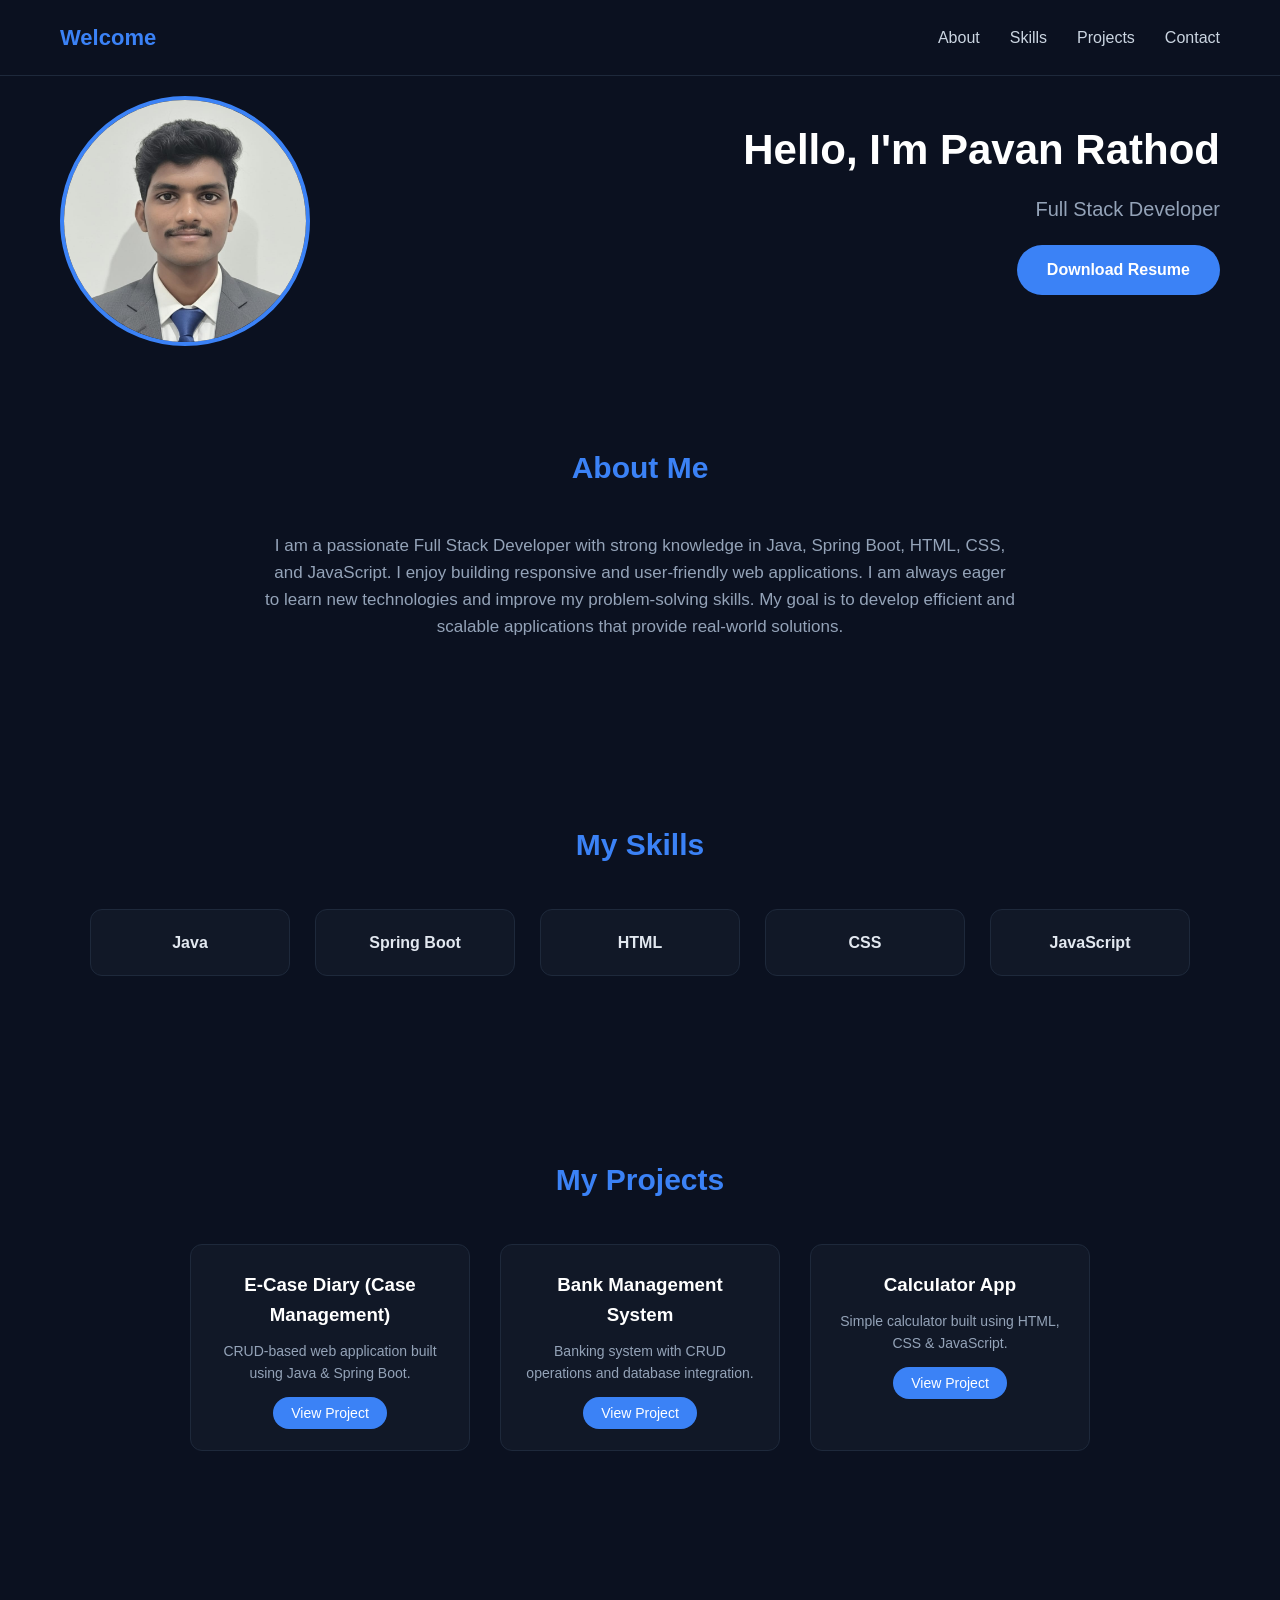
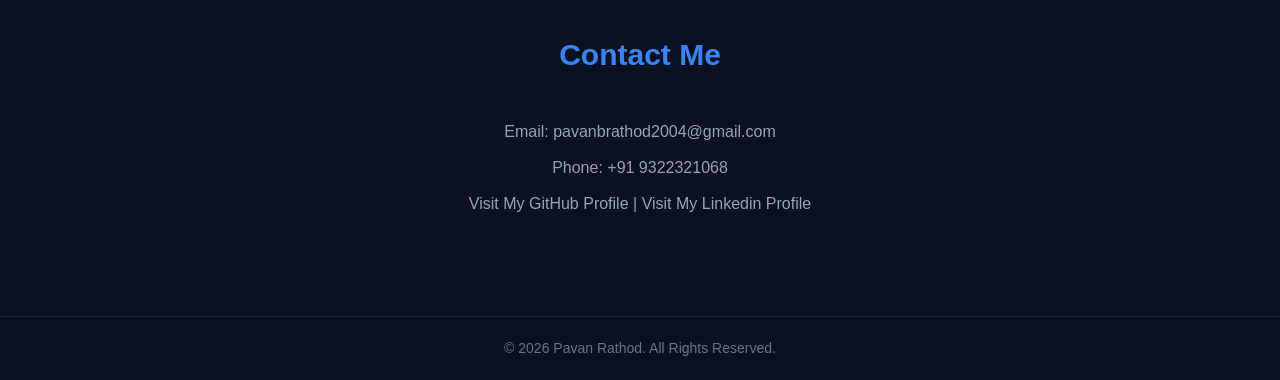
==== index.html @ f37f6400 "Link add" ====
<!DOCTYPE html>
<html lang="en">

<head>
    <meta charset="UTF-8">
    <meta name="viewport" content="width=device-width, initial-scale=1.0">
    <title>Pavan Rathod | Portfolio</title>
    <link rel="stylesheet" href="CSS/style.css">
</head>

<body>

    <!-- ===== NAVBAR ===== -->
    <header>
        <nav class="navbar">
            <h2 class="logo">Welcome</h2>
            <ul class="nav-link">
                <li><a href="#about">About</a></li>
                <li><a href="#skill">Skills</a></li>
                <li><a href="#project">Projects</a></li>
                <li><a href="#contact">Contact</a></li>
            </ul>
        </nav>
    </header>

    <!-- ===== HERO SECTION ===== -->
    <section class="Name">
        <div class="hero-container">

            <!-- Left Photo -->
            <div class="hero-image">
                <img src="Image/myPhoto.jpeg" alt="Pavan Rathod Photo">
            </div>

            <!-- Top-Right Text -->
            <div class="hero-content">
                <h1>Hello, I'm Pavan Rathod</h1>
                <p>Full Stack Developer</p>
                <a href="Resume/Pavan_Baban_Rathod_Software_Engineer.pdf" class="btn" download>Download Resume</a>
            </div>

        </div>
    </section>

    <!-- ===== ABOUT SECTION ===== -->
    <section id="about" class="section">
        <h2>About Me</h2>
        <p>
            I am a passionate Full Stack Developer with strong knowledge in Java, Spring Boot, HTML, CSS, and JavaScript. I enjoy building responsive and user-friendly web applications. I am always eager to learn new technologies and improve my problem-solving skills.
            My goal is to develop efficient and scalable applications that provide real-world solutions.
        </p>
    </section>

    <!-- ===== SKILLS SECTION ===== -->
    <section id="skill" class="section">
        <h2>My Skills</h2>
        <div class="skill-container">
            <div class="skill-card" onclick="showskill('java')">Java</div>
            <div class="skill-card" onclick="showskill('spring')">Spring Boot</div>
            <div class="skill-card" onclick="showskill('html')">HTML</div>
            <div class="skill-card" onclick="showskill('css')">CSS</div>
            <div class="skill-card" onclick="showskill('js') ">JavaScript</div>
        </div>
    </section>
    <section>

        <div id="skill-details" class="skill-details"></div>
    </section>

    <!-- ===== PROJECT SECTION ===== -->
    <section id="project" class="section ">
        <h2>My Projects</h2>
        <div class="project-container ">

            <div class="project-card ">
                <h3>E-Case Diary (Case Management)</h3>
                <p>CRUD-based web application built using Java & Spring Boot.</p>
                <a href="# " class="btn-small ">View Project</a>
            </div>

            <div class="project-card ">
                <h3>Bank Management System</h3>
                <p>Banking system with CRUD operations and database integration.</p>
                <a href="# " class="btn-small ">View Project</a>
            </div>

            <div class="project-card ">
                <h3>Calculator App</h3>
                <p>Simple calculator built using HTML, CSS & JavaScript.</p>
                <a href="# " class="btn-small ">View Project</a>
            </div>

        </div>
    </section>

    <!-- ===== CONTACT SECTION ===== -->
    <section id="contact" class="section ">
        <h2>Contact Me</h2>
        <p>Email: pavanbrathod2004@gmail.com</p>
        <p>Phone: +91 9322321068</p>
        <p>
            <span>
                <a class="links" href="https://github.com/pavanrathod2004" target="_blank">Visit My GitHub Profile</a>
           </span>|
            <span>
                <a class="links" href="https://www.linkedin.com/in/pavanbrathod" target="_blank">Visit My Linkedin Profile </a>
           </span>
        </p>
    </section>

    <!-- ===== FOOTER ===== -->
    <footer>
        <p>© 2026 Pavan Rathod. All Rights Reserved.</p>
    </footer>

    <script src="JS/script.js"></script>
</body>

</html>
---- CSS/style.css ----
/* 
   GLOBAL STYLES
*/

* {
    margin: 0;
    padding: 0;
    box-sizing: border-box;
    font-family: 'Segoe UI', sans-serif;
}

html {
    scroll-behavior: smooth;
}

body {
    background-color: #0B1120;
    color: #E2E8F0;
    line-height: 1.6;
}


/*
   NAVBAR
*/

.navbar {
    display: flex;
    justify-content: space-between;
    align-items: center;
    padding: 20px 60px;
    background-color: #0B1120;
    border-bottom: 1px solid #1E293B;
    position: sticky;
    top: 0;
    z-index: 1000;
}

.logo {
    font-size: 22px;
    font-weight: bold;
    color: #3B82F6;
}

.nav-link {
    list-style: none;
    display: flex;
    gap: 30px;
}

.nav-link a {
    text-decoration: none;
    color: #CBD5E1;
    font-weight: 500;
    position: relative;
    transition: 0.3s ease;
}

.nav-link a::after {
    content: "";
    position: absolute;
    left: 0;
    bottom: -6px;
    width: 0%;
    height: 2px;
    background-color: #3B82F6;
    transition: 0.3s ease;
}

.nav-link a:hover::after {
    width: 100%;
}

.nav-link a:hover {
    color: #3B82F6;
}


/* 
   HERO SECTION
 */

.Name {
    height: auto;
    padding: 20px 60px 0;
    display: flex;
    align-items: flex-start;
    background-color: #0B1120;
}

.hero-container {
    display: flex;
    width: 100%;
    justify-content: space-between;
    align-items: flex-start;
    gap: 40px;
    flex-wrap: wrap;
}

.hero-image {
    flex: 0 0 300px;
}

.hero-image img {
    width: 250px;
    height: 250px;
    object-fit: cover;
    border-radius: 50%;
    border: 4px solid #3B82F6;
    transition: 0.4s ease;
}

.hero-image img:hover {
    transform: scale(1.05);
}

.hero-content {
    flex: 1;
    display: flex;
    flex-direction: column;
    justify-content: flex-start;
    align-items: flex-end;
    text-align: right;
    padding-top: 20px;
    max-width: 600px;
}

.hero-content h1 {
    font-size: 42px;
    color: #FFFFFF;
    margin-bottom: 10px;
}

.hero-content p {
    font-size: 20px;
    color: #94A3B8;
    margin-bottom: 20px;
}

.hero-content .btn {
    padding: 12px 30px;
    background-color: #3B82F6;
    color: white;
    text-decoration: none;
    border-radius: 30px;
    font-weight: 600;
    transition: 0.3s ease;
}

.hero-content .btn:hover {
    background-color: #2563EB;
    transform: translateY(-3px);
    box-shadow: 0 8px 20px rgba(59, 130, 246, 0.4);
}


/* 
   BUTTONS
*/

.btn-small {
    padding: 8px 18px;
    background-color: #3B82F6;
    color: white;
    border-radius: 20px;
    text-decoration: none;
    font-size: 14px;
    transition: 0.3s ease;
}

.btn-small:hover {
    background-color: #2563EB;
}


/*
   SECTIONS
*/

.section {
    padding: 90px 20px;
    text-align: center;
}

.section h2 {
    font-size: 30px;
    margin-bottom: 40px;
    color: #3B82F6;
}

#about p {
    max-width: 750px;
    margin: auto;
    color: #94A3B8;
    font-size: 17px;
}


/*
   SKILLS
 */

.skill-container {
    display: flex;
    justify-content: center;
    flex-wrap: wrap;
    gap: 25px;
}

.skill-details {
    display: none;
    background-color: #111827;
    padding: 20px;
    margin-top: 30px;
    border-radius: 10px;
    border: 1px solid #1E293B;
    max-width: 900px;
    margin-left: auto;
    margin-right: auto;
}

.skill-card {
    background-color: #111827;
    padding: 20px;
    width: 200px;
    border-radius: 12px;
    border: 1px solid #1E293B;
    font-weight: 600;
    transition: 0.3s ease;
    cursor: pointer;
}

.skill-card:hover {
    transform: translateY(-8px);
    border-color: #3B82F6;
    background-color: #1E293B;
}


/* 
   PROJECTS*/

.project-container {
    display: flex;
    justify-content: center;
    flex-wrap: wrap;
    gap: 30px;
}

.project-card {
    background-color: #111827;
    padding: 25px;
    width: 280px;
    border-radius: 12px;
    border: 1px solid #1E293B;
    transition: 0.3s ease;
}

.project-card:hover {
    transform: translateY(-10px);
    border-color: #3B82F6;
    background-color: #1E293B;
}

.project-card h3 {
    margin-bottom: 10px;
    color: #FFFFFF;
}

.project-card p {
    color: #94A3B8;
    margin-bottom: 15px;
    font-size: 14px;
}


/*
   CONTACT
 */

#contact p {
    margin: 10px 0;
    color: #94A3B8;
}


/*
   FOOTER
 */

footer {
    padding: 20px;
    text-align: center;
    border-top: 1px solid #1E293B;
    color: #64748B;
    font-size: 14px;
}


/*
   RESPONSIVE DESIGN
*/

@media (max-width: 1024px) {
    .hero-container {
        gap: 20px;
    }
}

@media (max-width: 768px) {
    .navbar {
        flex-direction: column;
        gap: 15px;
        padding: 20px;
    }
    .hero-container {
        flex-direction: column;
        align-items: center;
        text-align: center;
    }
    .hero-content {
        align-items: center;
        text-align: center;
        padding-top: 20px;
    }
    .hero-image img {
        width: 200px;
        height: 200px;
    }
    .hero-content h1 {
        font-size: 32px;
    }
    .hero-content p {
        font-size: 18px;
    }
    .skill-card,
    .project-card {
        width: 90%;
    }
}

.links {
    text-decoration: none;
    color: #94A3B8;
}
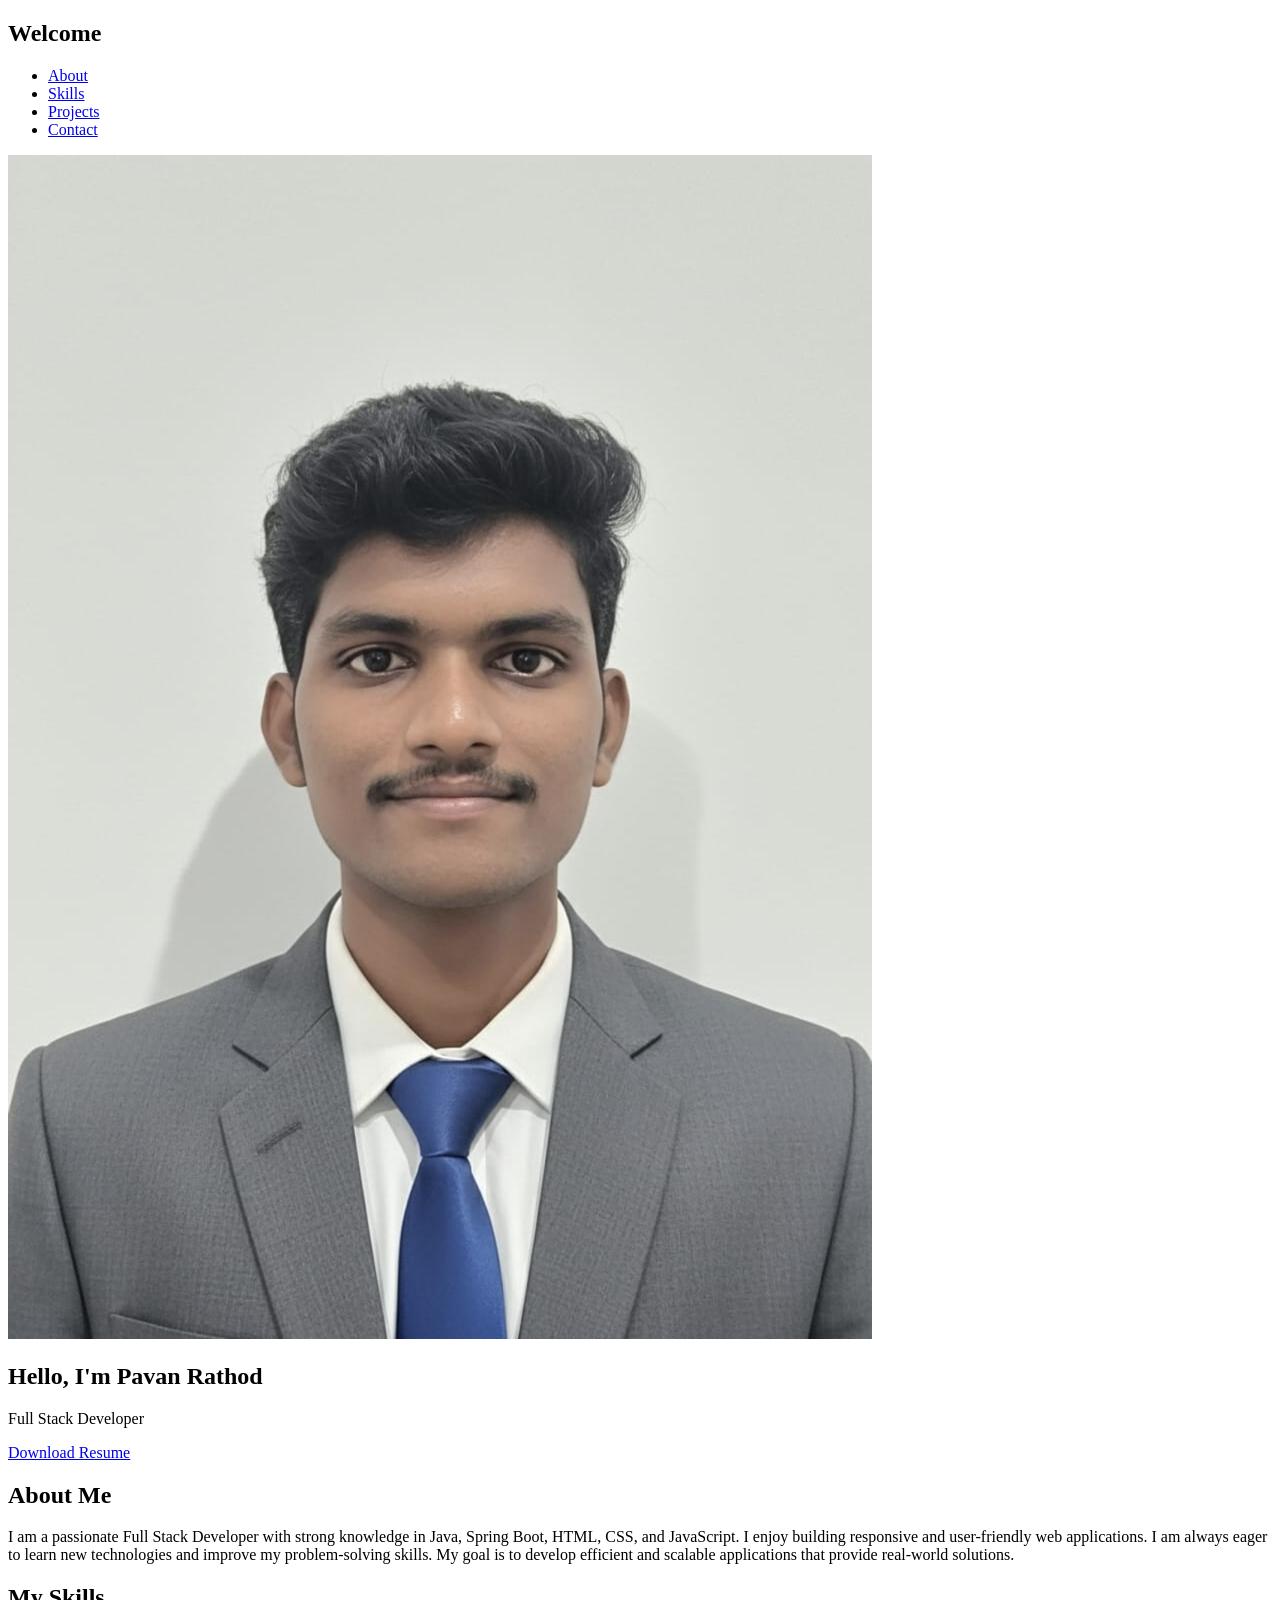
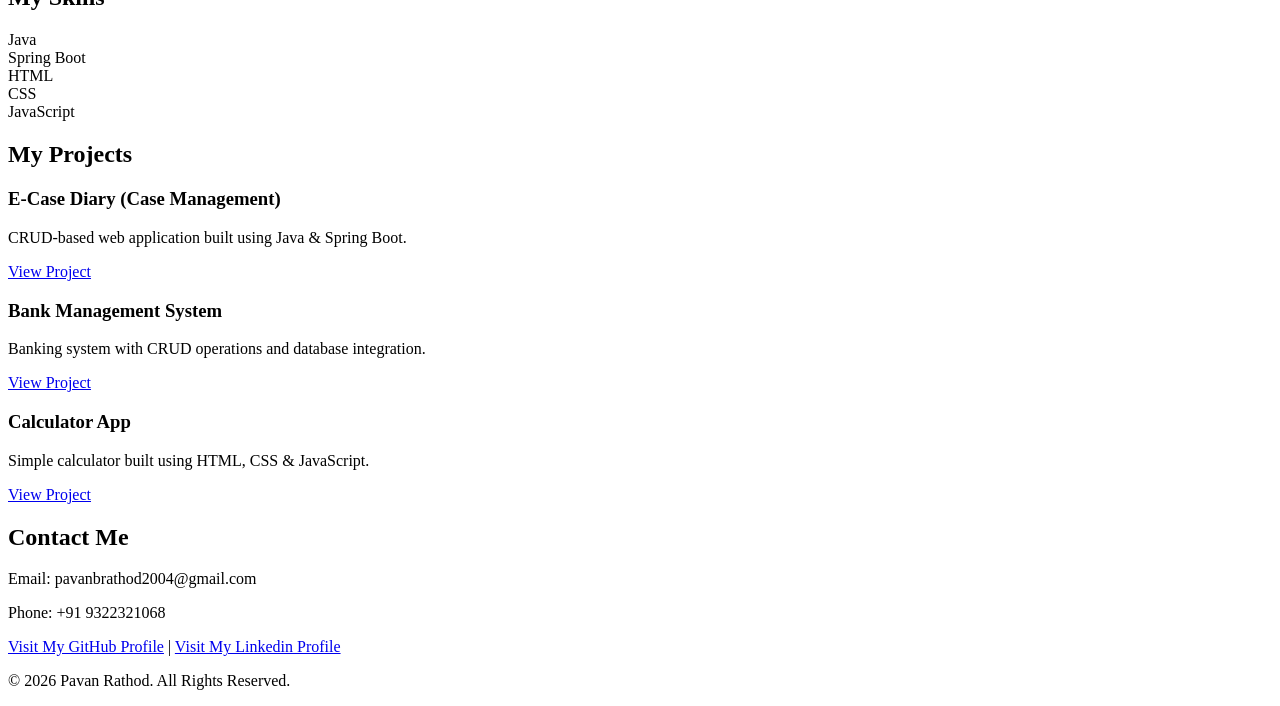
==== commit cc95297a: "folder name change" ====
--- a/index.html
+++ b/index.html
@@ -5,7 +5,7 @@
     <meta charset="UTF-8">
     <meta name="viewport" content="width=device-width, initial-scale=1.0">
     <title>Pavan Rathod | Portfolio</title>
-    <link rel="stylesheet" href="CSS/style.css">
+    <link rel="stylesheet" href="css/style.css">
 </head>
 
 <body>
@@ -75,19 +75,19 @@
             <div class="project-card ">
                 <h3>E-Case Diary (Case Management)</h3>
                 <p>CRUD-based web application built using Java & Spring Boot.</p>
-                <a href="# " class="btn-small ">View Project</a>
+                <a href="Project/casediary.html" class="btn-small " target="_blank">View Project</a>
             </div>
 
             <div class="project-card ">
                 <h3>Bank Management System</h3>
                 <p>Banking system with CRUD operations and database integration.</p>
-                <a href="# " class="btn-small ">View Project</a>
+                <a href="# " class="btn-small">View Project</a>
             </div>
 
             <div class="project-card ">
                 <h3>Calculator App</h3>
                 <p>Simple calculator built using HTML, CSS & JavaScript.</p>
-                <a href="# " class="btn-small ">View Project</a>
+                <a href="Project/calculator.html" class="btn-small">View Project</a>
             </div>
 
         </div>
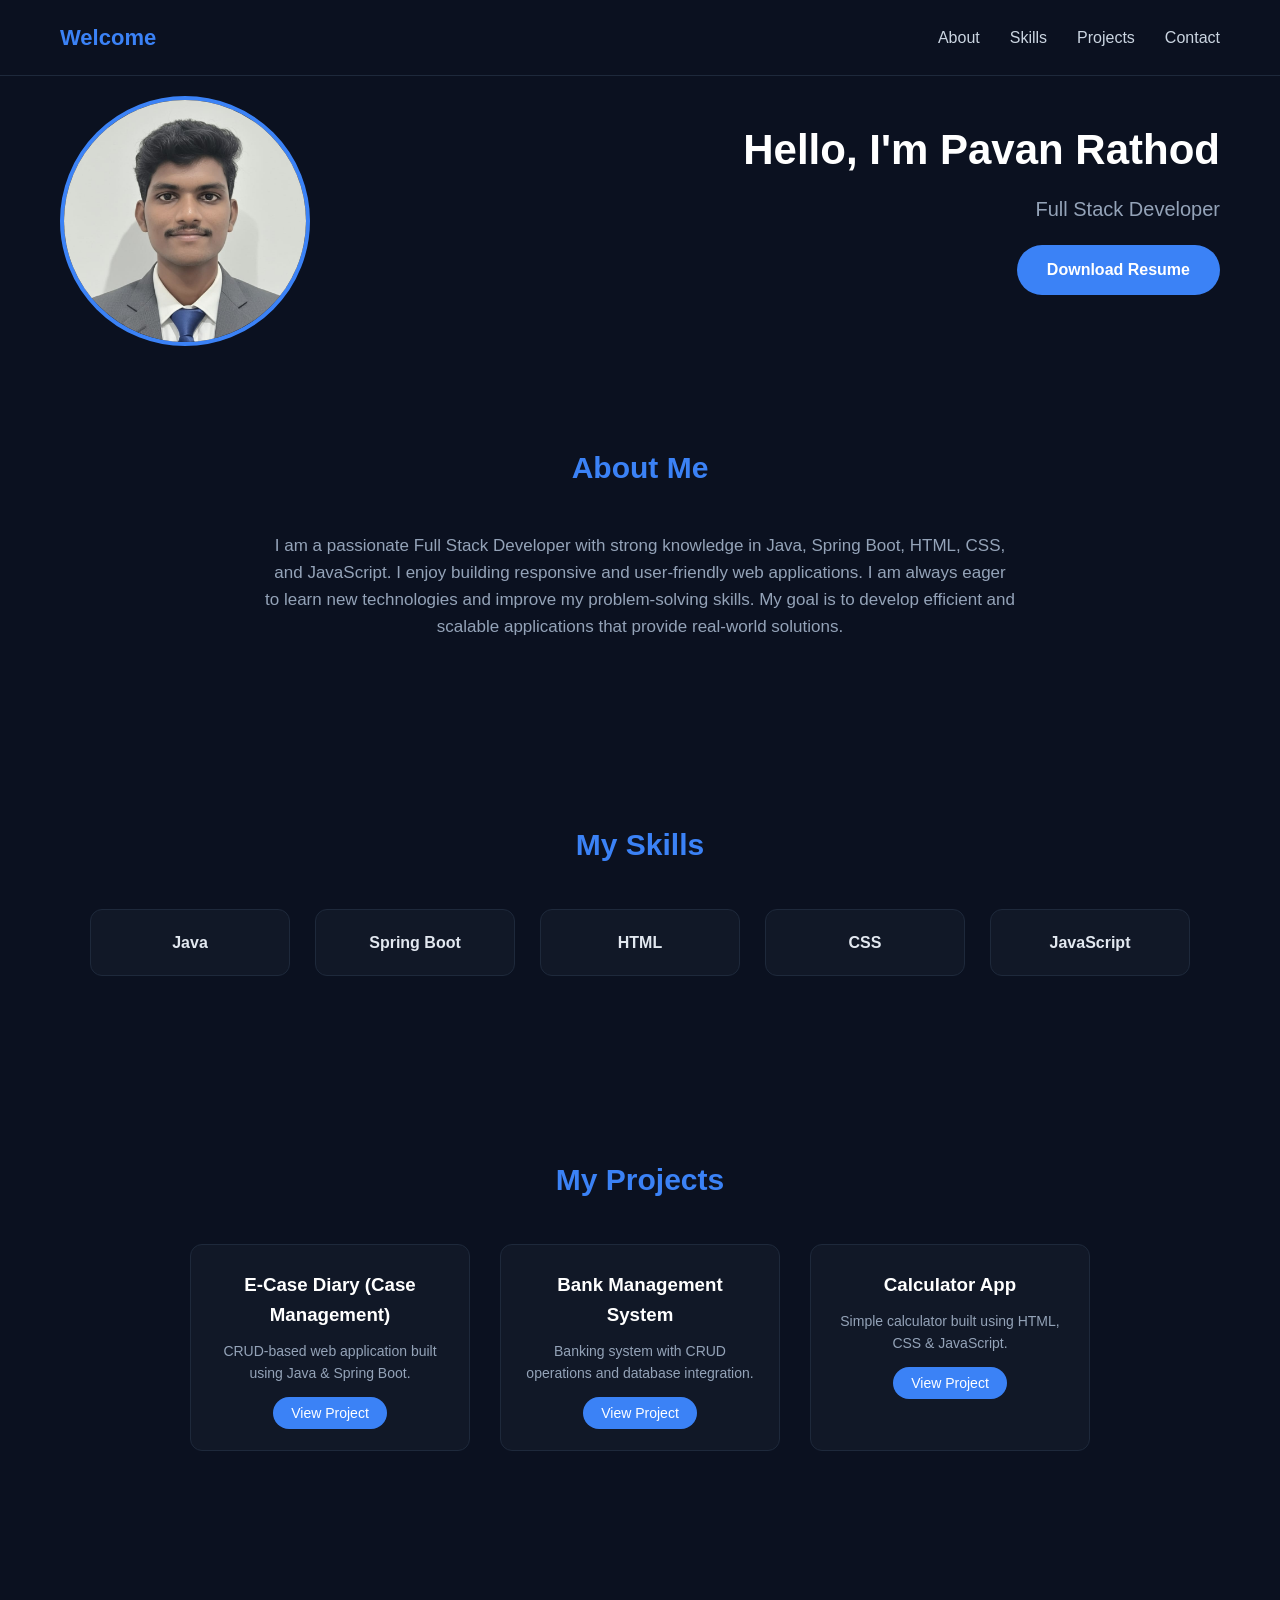
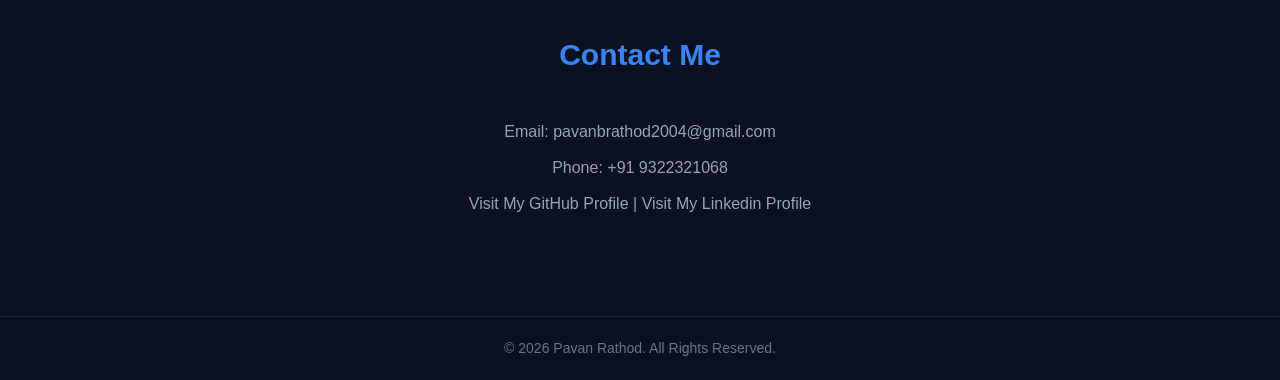
==== commit a8d15e23: "change folder name  css to CSS" ====
--- a/index.html
+++ b/index.html
@@ -5,7 +5,7 @@
     <meta charset="UTF-8">
     <meta name="viewport" content="width=device-width, initial-scale=1.0">
     <title>Pavan Rathod | Portfolio</title>
-    <link rel="stylesheet" href="css/style.css">
+    <link rel="stylesheet" href="CSS/style.css">
 </head>
 
 <body>
--- a/CSS/style.css
+++ b/CSS/style.css
@@ -0,0 +1,345 @@
+/* 
+   GLOBAL STYLES
+*/
+
+* {
+    margin: 0;
+    padding: 0;
+    box-sizing: border-box;
+    font-family: 'Segoe UI', sans-serif;
+}
+
+html {
+    scroll-behavior: smooth;
+}
+
+body {
+    background-color: #0B1120;
+    color: #E2E8F0;
+    line-height: 1.6;
+}
+
+
+/*
+   NAVBAR
+*/
+
+.navbar {
+    display: flex;
+    justify-content: space-between;
+    align-items: center;
+    padding: 20px 60px;
+    background-color: #0B1120;
+    border-bottom: 1px solid #1E293B;
+    position: sticky;
+    top: 0;
+    z-index: 1000;
+}
+
+.logo {
+    font-size: 22px;
+    font-weight: bold;
+    color: #3B82F6;
+}
+
+.nav-link {
+    list-style: none;
+    display: flex;
+    gap: 30px;
+}
+
+.nav-link a {
+    text-decoration: none;
+    color: #CBD5E1;
+    font-weight: 500;
+    position: relative;
+    transition: 0.3s ease;
+}
+
+.nav-link a::after {
+    content: "";
+    position: absolute;
+    left: 0;
+    bottom: -6px;
+    width: 0%;
+    height: 2px;
+    background-color: #3B82F6;
+    transition: 0.3s ease;
+}
+
+.nav-link a:hover::after {
+    width: 100%;
+}
+
+.nav-link a:hover {
+    color: #3B82F6;
+}
+
+
+/* 
+   HERO SECTION
+ */
+
+.Name {
+    height: auto;
+    padding: 20px 60px 0;
+    display: flex;
+    align-items: flex-start;
+    background-color: #0B1120;
+}
+
+.hero-container {
+    display: flex;
+    width: 100%;
+    justify-content: space-between;
+    align-items: flex-start;
+    gap: 40px;
+    flex-wrap: wrap;
+}
+
+.hero-image {
+    flex: 0 0 300px;
+}
+
+.hero-image img {
+    width: 250px;
+    height: 250px;
+    object-fit: cover;
+    border-radius: 50%;
+    border: 4px solid #3B82F6;
+    transition: 0.4s ease;
+}
+
+.hero-image img:hover {
+    transform: scale(1.05);
+}
+
+.hero-content {
+    flex: 1;
+    display: flex;
+    flex-direction: column;
+    justify-content: flex-start;
+    align-items: flex-end;
+    text-align: right;
+    padding-top: 20px;
+    max-width: 600px;
+}
+
+.hero-content h1 {
+    font-size: 42px;
+    color: #FFFFFF;
+    margin-bottom: 10px;
+}
+
+.hero-content p {
+    font-size: 20px;
+    color: #94A3B8;
+    margin-bottom: 20px;
+}
+
+.hero-content .btn {
+    padding: 12px 30px;
+    background-color: #3B82F6;
+    color: white;
+    text-decoration: none;
+    border-radius: 30px;
+    font-weight: 600;
+    transition: 0.3s ease;
+}
+
+.hero-content .btn:hover {
+    background-color: #2563EB;
+    transform: translateY(-3px);
+    box-shadow: 0 8px 20px rgba(59, 130, 246, 0.4);
+}
+
+
+/* 
+   BUTTONS
+*/
+
+.btn-small {
+    padding: 8px 18px;
+    background-color: #3B82F6;
+    color: white;
+    border-radius: 20px;
+    text-decoration: none;
+    font-size: 14px;
+    transition: 0.3s ease;
+}
+
+.btn-small:hover {
+    background-color: #2563EB;
+}
+
+
+/*
+   SECTIONS
+*/
+
+.section {
+    padding: 90px 20px;
+    text-align: center;
+}
+
+.section h2 {
+    font-size: 30px;
+    margin-bottom: 40px;
+    color: #3B82F6;
+}
+
+#about p {
+    max-width: 750px;
+    margin: auto;
+    color: #94A3B8;
+    font-size: 17px;
+}
+
+
+/*
+   SKILLS
+ */
+
+.skill-container {
+    display: flex;
+    justify-content: center;
+    flex-wrap: wrap;
+    gap: 25px;
+}
+
+.skill-details {
+    display: none;
+    background-color: #111827;
+    padding: 20px;
+    margin-top: 30px;
+    border-radius: 10px;
+    border: 1px solid #1E293B;
+    max-width: 900px;
+    margin-left: auto;
+    margin-right: auto;
+}
+
+.skill-card {
+    background-color: #111827;
+    padding: 20px;
+    width: 200px;
+    border-radius: 12px;
+    border: 1px solid #1E293B;
+    font-weight: 600;
+    transition: 0.3s ease;
+    cursor: pointer;
+}
+
+.skill-card:hover {
+    transform: translateY(-8px);
+    border-color: #3B82F6;
+    background-color: #1E293B;
+}
+
+
+/* 
+   PROJECTS*/
+
+.project-container {
+    display: flex;
+    justify-content: center;
+    flex-wrap: wrap;
+    gap: 30px;
+}
+
+.project-card {
+    background-color: #111827;
+    padding: 25px;
+    width: 280px;
+    border-radius: 12px;
+    border: 1px solid #1E293B;
+    transition: 0.3s ease;
+}
+
+.project-card:hover {
+    transform: translateY(-10px);
+    border-color: #3B82F6;
+    background-color: #1E293B;
+}
+
+.project-card h3 {
+    margin-bottom: 10px;
+    color: #FFFFFF;
+}
+
+.project-card p {
+    color: #94A3B8;
+    margin-bottom: 15px;
+    font-size: 14px;
+}
+
+
+/*
+   CONTACT
+ */
+
+#contact p {
+    margin: 10px 0;
+    color: #94A3B8;
+}
+
+
+/*
+   FOOTER
+ */
+
+footer {
+    padding: 20px;
+    text-align: center;
+    border-top: 1px solid #1E293B;
+    color: #64748B;
+    font-size: 14px;
+}
+
+
+/*
+   RESPONSIVE DESIGN
+*/
+
+@media (max-width: 1024px) {
+    .hero-container {
+        gap: 20px;
+    }
+}
+
+@media (max-width: 768px) {
+    .navbar {
+        flex-direction: column;
+        gap: 15px;
+        padding: 20px;
+    }
+    .hero-container {
+        flex-direction: column;
+        align-items: center;
+        text-align: center;
+    }
+    .hero-content {
+        align-items: center;
+        text-align: center;
+        padding-top: 20px;
+    }
+    .hero-image img {
+        width: 200px;
+        height: 200px;
+    }
+    .hero-content h1 {
+        font-size: 32px;
+    }
+    .hero-content p {
+        font-size: 18px;
+    }
+    .skill-card,
+    .project-card {
+        width: 90%;
+    }
+}
+
+.links {
+    text-decoration: none;
+    color: #94A3B8;
+}
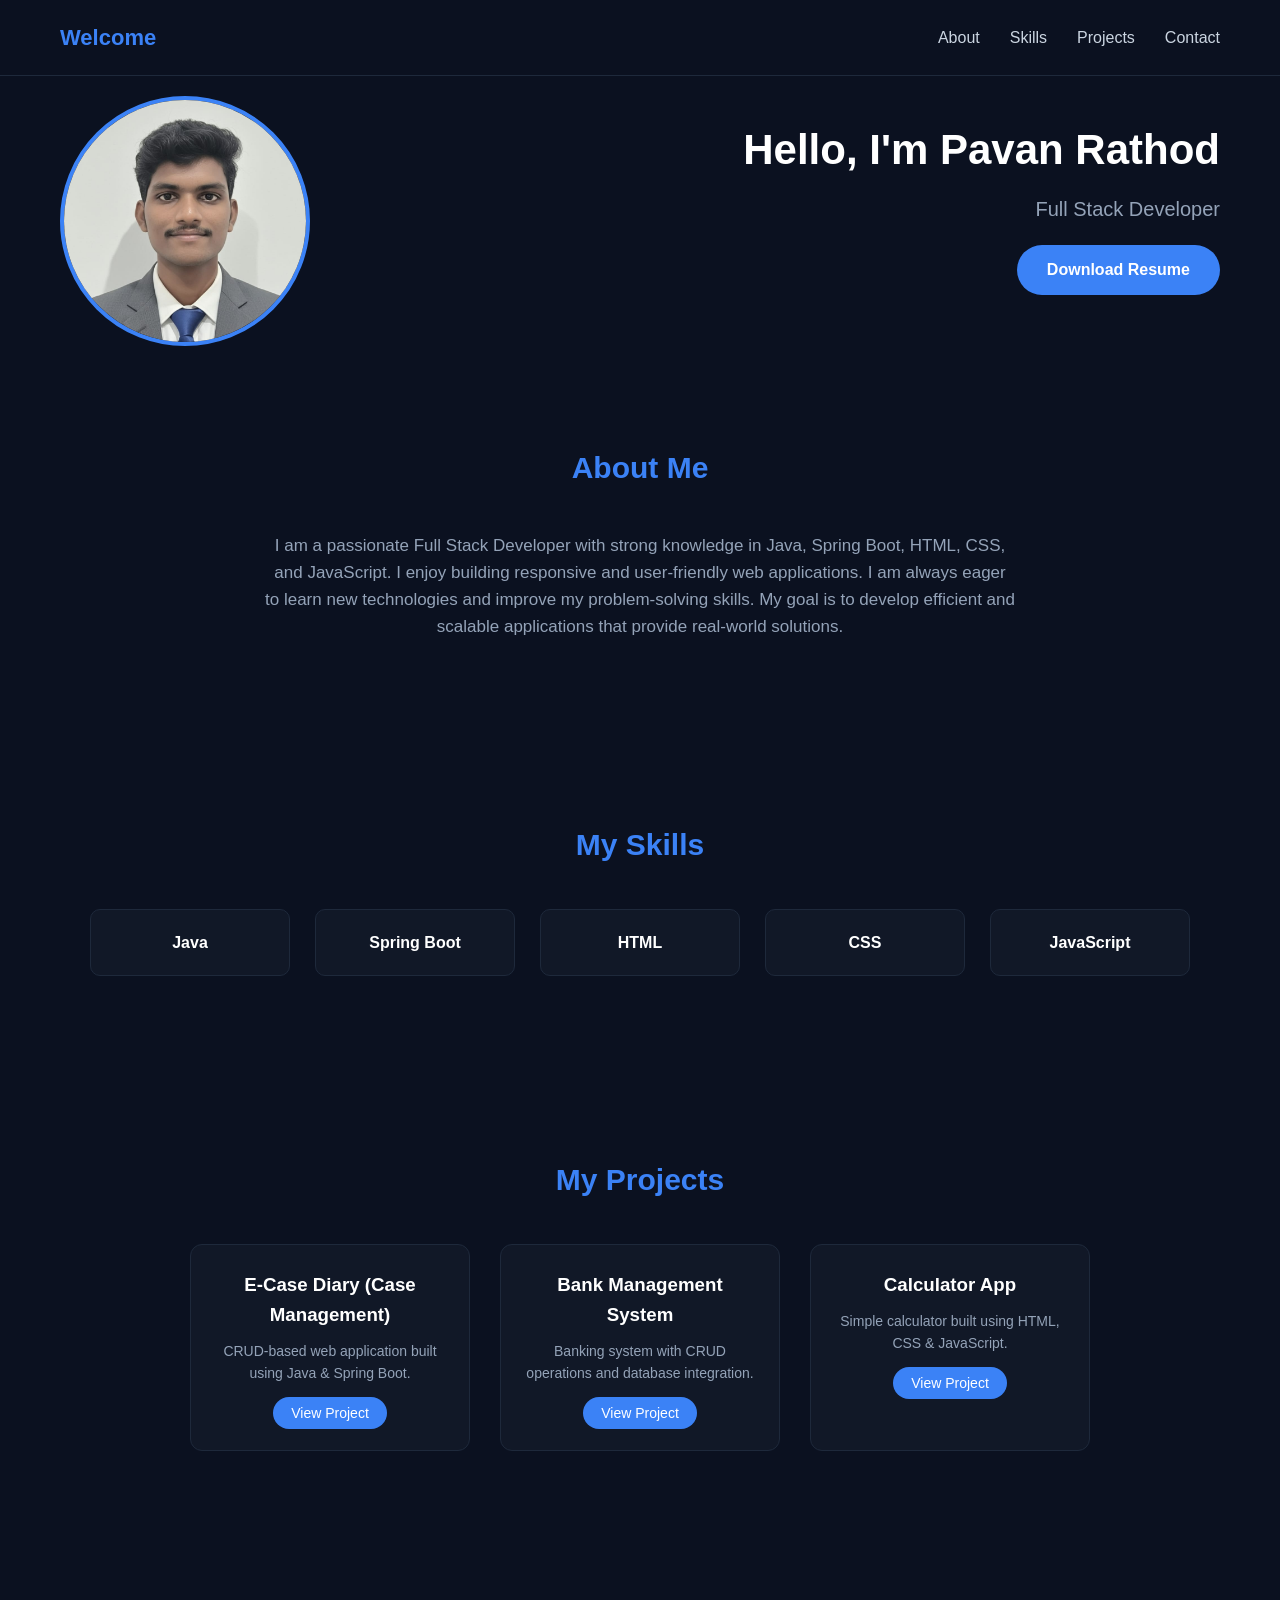
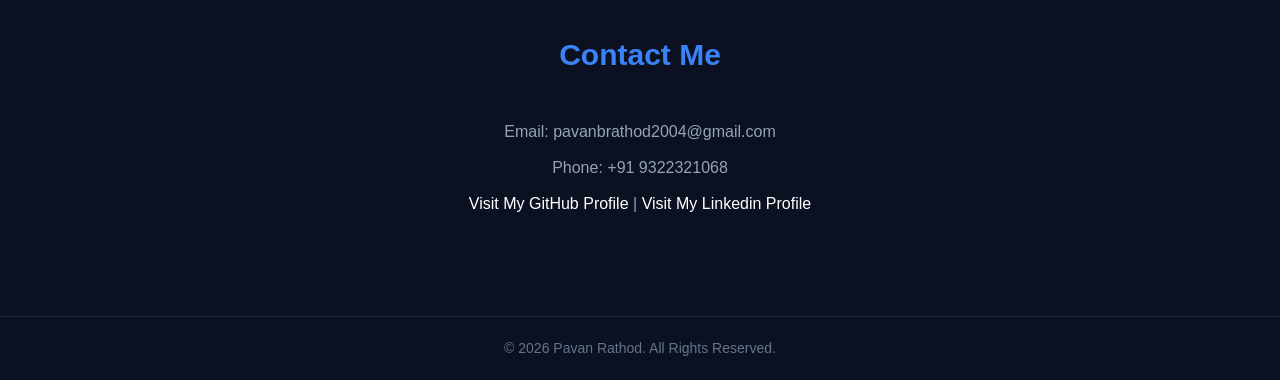
==== commit ae3a3b43: "add skill scroll" ====
--- a/index.html
+++ b/index.html
@@ -55,11 +55,21 @@
     <section id="skill" class="section">
         <h2>My Skills</h2>
         <div class="skill-container">
-            <div class="skill-card" onclick="showskill('java')">Java</div>
-            <div class="skill-card" onclick="showskill('spring')">Spring Boot</div>
-            <div class="skill-card" onclick="showskill('html')">HTML</div>
-            <div class="skill-card" onclick="showskill('css')">CSS</div>
-            <div class="skill-card" onclick="showskill('js') ">JavaScript</div>
+            <a href="#java">
+                <div class="skill-card" onclick="showskill('java')">Java</div>
+            </a>
+            <a href="#sb">
+                <div class="skill-card" onclick="showskill('spring')">Spring Boot</div>
+            </a>
+            <a href="#html">
+                <div class="skill-card" onclick="showskill('html')">HTML</div>
+            </a>
+            <a href="#css">
+                <div class="skill-card" onclick="showskill('css')">CSS</div>
+            </a>
+            <a href="#js">
+                <div class="skill-card" onclick="showskill('js') ">JavaScript</div>
+            </a>
         </div>
     </section>
     <section>
--- a/CSS/style.css
+++ b/CSS/style.css
@@ -1,345 +1,333 @@
-/* 
+    /* 
    GLOBAL STYLES
 */
-
-* {
-    margin: 0;
-    padding: 0;
-    box-sizing: border-box;
-    font-family: 'Segoe UI', sans-serif;
-}
-
-html {
-    scroll-behavior: smooth;
-}
-
-body {
-    background-color: #0B1120;
-    color: #E2E8F0;
-    line-height: 1.6;
-}
-
-
-/*
+    
+    * {
+        margin: 0;
+        padding: 0;
+        box-sizing: border-box;
+        font-family: 'Segoe UI', sans-serif;
+    }
+    
+    html {
+        scroll-behavior: smooth;
+    }
+    
+    body {
+        background-color: #0B1120;
+        color: #E2E8F0;
+        line-height: 1.6;
+    }
+    /*
    NAVBAR
 */
-
-.navbar {
-    display: flex;
-    justify-content: space-between;
-    align-items: center;
-    padding: 20px 60px;
-    background-color: #0B1120;
-    border-bottom: 1px solid #1E293B;
-    position: sticky;
-    top: 0;
-    z-index: 1000;
-}
-
-.logo {
-    font-size: 22px;
-    font-weight: bold;
-    color: #3B82F6;
-}
-
-.nav-link {
-    list-style: none;
-    display: flex;
-    gap: 30px;
-}
-
-.nav-link a {
-    text-decoration: none;
-    color: #CBD5E1;
-    font-weight: 500;
-    position: relative;
-    transition: 0.3s ease;
-}
-
-.nav-link a::after {
-    content: "";
-    position: absolute;
-    left: 0;
-    bottom: -6px;
-    width: 0%;
-    height: 2px;
-    background-color: #3B82F6;
-    transition: 0.3s ease;
-}
-
-.nav-link a:hover::after {
-    width: 100%;
-}
-
-.nav-link a:hover {
-    color: #3B82F6;
-}
-
-
-/* 
+    
+    .navbar {
+        display: flex;
+        justify-content: space-between;
+        align-items: center;
+        padding: 20px 60px;
+        background-color: #0B1120;
+        border-bottom: 1px solid #1E293B;
+        position: sticky;
+        top: 0;
+        z-index: 1000;
+    }
+    
+    .logo {
+        font-size: 22px;
+        font-weight: bold;
+        color: #3B82F6;
+    }
+    
+    .nav-link {
+        list-style: none;
+        display: flex;
+        gap: 30px;
+    }
+    
+    .nav-link a {
+        text-decoration: none;
+        color: #CBD5E1;
+        font-weight: 500;
+        position: relative;
+        transition: 0.3s ease;
+    }
+    
+    .nav-link a::after {
+        content: "";
+        position: absolute;
+        left: 0;
+        bottom: -6px;
+        width: 0%;
+        height: 2px;
+        background-color: #3B82F6;
+        transition: 0.3s ease;
+    }
+    
+    .nav-link a:hover::after {
+        width: 100%;
+    }
+    
+    .nav-link a:hover {
+        color: #3B82F6;
+    }
+    /* 
    HERO SECTION
  */
-
-.Name {
-    height: auto;
-    padding: 20px 60px 0;
-    display: flex;
-    align-items: flex-start;
-    background-color: #0B1120;
-}
-
-.hero-container {
-    display: flex;
-    width: 100%;
-    justify-content: space-between;
-    align-items: flex-start;
-    gap: 40px;
-    flex-wrap: wrap;
-}
-
-.hero-image {
-    flex: 0 0 300px;
-}
-
-.hero-image img {
-    width: 250px;
-    height: 250px;
-    object-fit: cover;
-    border-radius: 50%;
-    border: 4px solid #3B82F6;
-    transition: 0.4s ease;
-}
-
-.hero-image img:hover {
-    transform: scale(1.05);
-}
-
-.hero-content {
-    flex: 1;
-    display: flex;
-    flex-direction: column;
-    justify-content: flex-start;
-    align-items: flex-end;
-    text-align: right;
-    padding-top: 20px;
-    max-width: 600px;
-}
-
-.hero-content h1 {
-    font-size: 42px;
-    color: #FFFFFF;
-    margin-bottom: 10px;
-}
-
-.hero-content p {
-    font-size: 20px;
-    color: #94A3B8;
-    margin-bottom: 20px;
-}
-
-.hero-content .btn {
-    padding: 12px 30px;
-    background-color: #3B82F6;
-    color: white;
-    text-decoration: none;
-    border-radius: 30px;
-    font-weight: 600;
-    transition: 0.3s ease;
-}
-
-.hero-content .btn:hover {
-    background-color: #2563EB;
-    transform: translateY(-3px);
-    box-shadow: 0 8px 20px rgba(59, 130, 246, 0.4);
-}
-
-
-/* 
+    
+    .Name {
+        height: auto;
+        padding: 20px 60px 0;
+        display: flex;
+        align-items: flex-start;
+        background-color: #0B1120;
+    }
+    
+    .hero-container {
+        display: flex;
+        width: 100%;
+        justify-content: space-between;
+        align-items: flex-start;
+        gap: 40px;
+        flex-wrap: wrap;
+    }
+    
+    .hero-image {
+        flex: 0 0 300px;
+    }
+    
+    .hero-image img {
+        width: 250px;
+        height: 250px;
+        object-fit: cover;
+        border-radius: 50%;
+        border: 4px solid #3B82F6;
+        transition: 0.4s ease;
+    }
+    
+    .hero-image img:hover {
+        transform: scale(1.05);
+    }
+    
+    .hero-content {
+        flex: 1;
+        display: flex;
+        flex-direction: column;
+        justify-content: flex-start;
+        align-items: flex-end;
+        text-align: right;
+        padding-top: 20px;
+        max-width: 600px;
+    }
+    
+    .hero-content h1 {
+        font-size: 42px;
+        color: #FFFFFF;
+        margin-bottom: 10px;
+    }
+    
+    .hero-content p {
+        font-size: 20px;
+        color: #94A3B8;
+        margin-bottom: 20px;
+    }
+    
+    .hero-content .btn {
+        padding: 12px 30px;
+        background-color: #3B82F6;
+        color: white;
+        text-decoration: none;
+        border-radius: 30px;
+        font-weight: 600;
+        transition: 0.3s ease;
+    }
+    
+    .hero-content .btn:hover {
+        background-color: #2563EB;
+        transform: translateY(-3px);
+        box-shadow: 0 8px 20px rgba(59, 130, 246, 0.4);
+    }
+    /* 
    BUTTONS
 */
-
-.btn-small {
-    padding: 8px 18px;
-    background-color: #3B82F6;
-    color: white;
-    border-radius: 20px;
-    text-decoration: none;
-    font-size: 14px;
-    transition: 0.3s ease;
-}
-
-.btn-small:hover {
-    background-color: #2563EB;
-}
-
-
-/*
+    
+    .btn-small {
+        padding: 8px 18px;
+        background-color: #3B82F6;
+        color: white;
+        border-radius: 20px;
+        text-decoration: none;
+        font-size: 14px;
+        transition: 0.3s ease;
+    }
+    
+    .btn-small:hover {
+        background-color: #2563EB;
+    }
+    /*
    SECTIONS
 */
-
-.section {
-    padding: 90px 20px;
-    text-align: center;
-}
-
-.section h2 {
-    font-size: 30px;
-    margin-bottom: 40px;
-    color: #3B82F6;
-}
-
-#about p {
-    max-width: 750px;
-    margin: auto;
-    color: #94A3B8;
-    font-size: 17px;
-}
-
-
-/*
+    
+    .section {
+        padding: 90px 20px;
+        text-align: center;
+    }
+    
+    .section h2 {
+        font-size: 30px;
+        margin-bottom: 40px;
+        color: #3B82F6;
+    }
+    
+    #about p {
+        max-width: 750px;
+        margin: auto;
+        color: #94A3B8;
+        font-size: 17px;
+    }
+    /*
    SKILLS
  */
-
-.skill-container {
-    display: flex;
-    justify-content: center;
-    flex-wrap: wrap;
-    gap: 25px;
-}
-
-.skill-details {
-    display: none;
-    background-color: #111827;
-    padding: 20px;
-    margin-top: 30px;
-    border-radius: 10px;
-    border: 1px solid #1E293B;
-    max-width: 900px;
-    margin-left: auto;
-    margin-right: auto;
-}
-
-.skill-card {
-    background-color: #111827;
-    padding: 20px;
-    width: 200px;
-    border-radius: 12px;
-    border: 1px solid #1E293B;
-    font-weight: 600;
-    transition: 0.3s ease;
-    cursor: pointer;
-}
-
-.skill-card:hover {
-    transform: translateY(-8px);
-    border-color: #3B82F6;
-    background-color: #1E293B;
-}
-
-
-/* 
+    
+    .skill-container {
+        display: flex;
+        justify-content: center;
+        flex-wrap: wrap;
+        gap: 25px;
+    }
+    
+    .skill-details {
+        display: none;
+        background-color: #111827;
+        padding: 20px;
+        margin-top: 30px;
+        border-radius: 10px;
+        border: 1px solid #1E293B;
+        max-width: 900px;
+        margin-left: auto;
+        margin-right: auto;
+    }
+    
+    .skill-card {
+        background-color: #111827;
+        padding: 20px;
+        width: 200px;
+        color: white;
+        border-radius: 10px;
+        border: 1px solid #1E293B;
+        font-weight: 600;
+        transition: 0.3s ease;
+        cursor: pointer;
+    }
+    
+    a {
+        text-decoration: none;
+    }
+    
+    .skill-card:hover {
+        transform: translateY(-8px);
+        border-color: #3B82F6;
+        background-color: #1E293B;
+    }
+    /* 
    PROJECTS*/
-
-.project-container {
-    display: flex;
-    justify-content: center;
-    flex-wrap: wrap;
-    gap: 30px;
-}
-
-.project-card {
-    background-color: #111827;
-    padding: 25px;
-    width: 280px;
-    border-radius: 12px;
-    border: 1px solid #1E293B;
-    transition: 0.3s ease;
-}
-
-.project-card:hover {
-    transform: translateY(-10px);
-    border-color: #3B82F6;
-    background-color: #1E293B;
-}
-
-.project-card h3 {
-    margin-bottom: 10px;
-    color: #FFFFFF;
-}
-
-.project-card p {
-    color: #94A3B8;
-    margin-bottom: 15px;
-    font-size: 14px;
-}
-
-
-/*
+    
+    .project-container {
+        display: flex;
+        justify-content: center;
+        flex-wrap: wrap;
+        gap: 30px;
+    }
+    
+    .project-card {
+        background-color: #111827;
+        padding: 25px;
+        width: 280px;
+        border-radius: 12px;
+        border: 1px solid #1E293B;
+        transition: 0.3s ease;
+    }
+    
+    .project-card:hover {
+        transform: translateY(-10px);
+        border-color: #3B82F6;
+        background-color: #1E293B;
+    }
+    
+    .project-card h3 {
+        margin-bottom: 10px;
+        color: #FFFFFF;
+    }
+    
+    .project-card p {
+        color: #94A3B8;
+        margin-bottom: 15px;
+        font-size: 14px;
+    }
+    /*
    CONTACT
  */
-
-#contact p {
-    margin: 10px 0;
-    color: #94A3B8;
-}
-
-
-/*
+    
+    #contact p {
+        margin: 10px 0;
+        color: #94A3B8;
+    }
+    /*
    FOOTER
  */
-
-footer {
-    padding: 20px;
-    text-align: center;
-    border-top: 1px solid #1E293B;
-    color: #64748B;
-    font-size: 14px;
-}
-
-
-/*
+    
+    footer {
+        padding: 20px;
+        text-align: center;
+        border-top: 1px solid #1E293B;
+        color: #64748B;
+        font-size: 14px;
+    }
+    /*
    RESPONSIVE DESIGN
 */
-
-@media (max-width: 1024px) {
-    .hero-container {
-        gap: 20px;
-    }
-}
-
-@media (max-width: 768px) {
-    .navbar {
-        flex-direction: column;
-        gap: 15px;
-        padding: 20px;
-    }
-    .hero-container {
-        flex-direction: column;
-        align-items: center;
-        text-align: center;
-    }
-    .hero-content {
-        align-items: center;
-        text-align: center;
-        padding-top: 20px;
-    }
-    .hero-image img {
-        width: 200px;
-        height: 200px;
-    }
-    .hero-content h1 {
-        font-size: 32px;
-    }
-    .hero-content p {
-        font-size: 18px;
-    }
-    .skill-card,
-    .project-card {
-        width: 90%;
-    }
-}
-
-.links {
-    text-decoration: none;
-    color: #94A3B8;
-}+    
+    @media (max-width: 1024px) {
+        .hero-container {
+            gap: 20px;
+        }
+    }
+    
+    @media (max-width: 768px) {
+        .navbar {
+            flex-direction: column;
+            gap: 15px;
+            padding: 20px;
+        }
+        .hero-container {
+            flex-direction: column;
+            align-items: center;
+            text-align: center;
+        }
+        .hero-content {
+            align-items: center;
+            text-align: center;
+            padding-top: 20px;
+        }
+        .hero-image img {
+            width: 200px;
+            height: 200px;
+        }
+        .hero-content h1 {
+            font-size: 32px;
+        }
+        .hero-content p {
+            font-size: 18px;
+        }
+        .skill-card,
+        .project-card {
+            width: 90%;
+        }
+    }
+    
+    .links {
+        text-decoration: none;
+        /* color: #94A3B8;*/
+        color: white;
+    }
